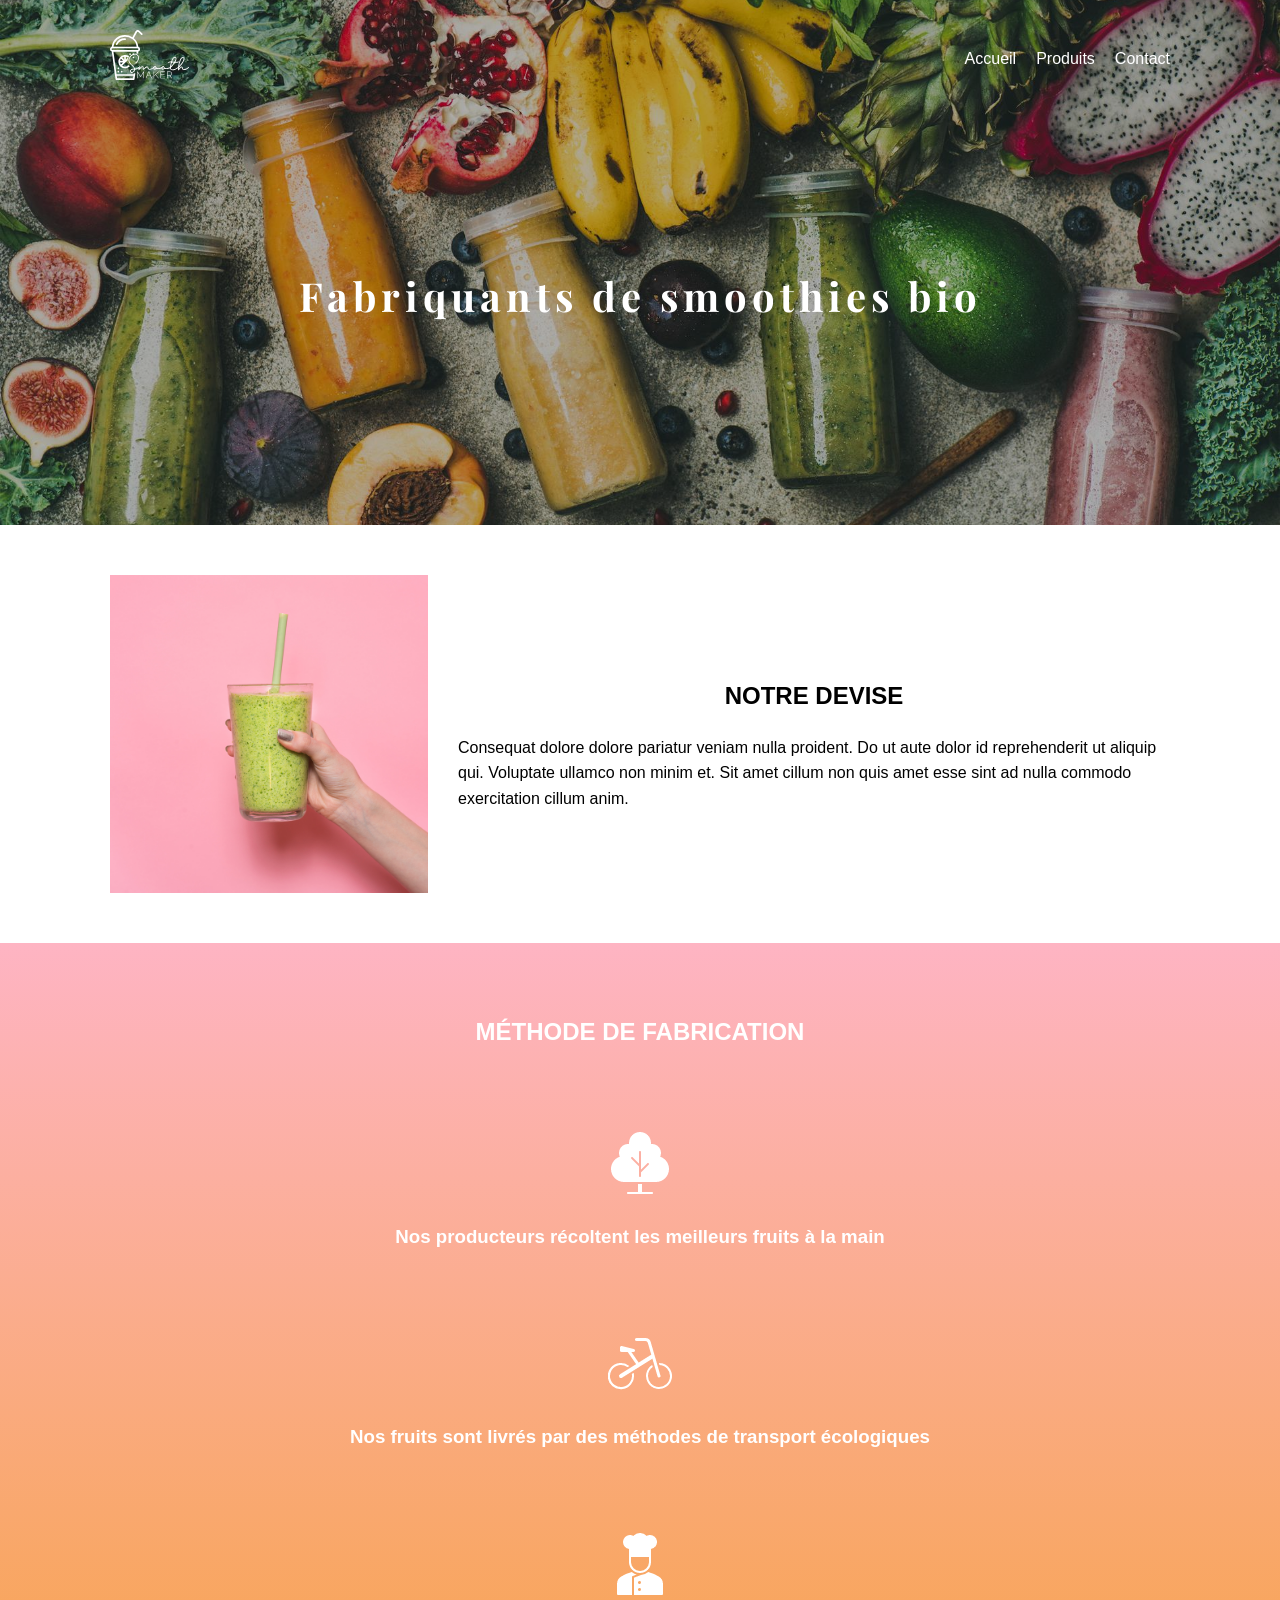
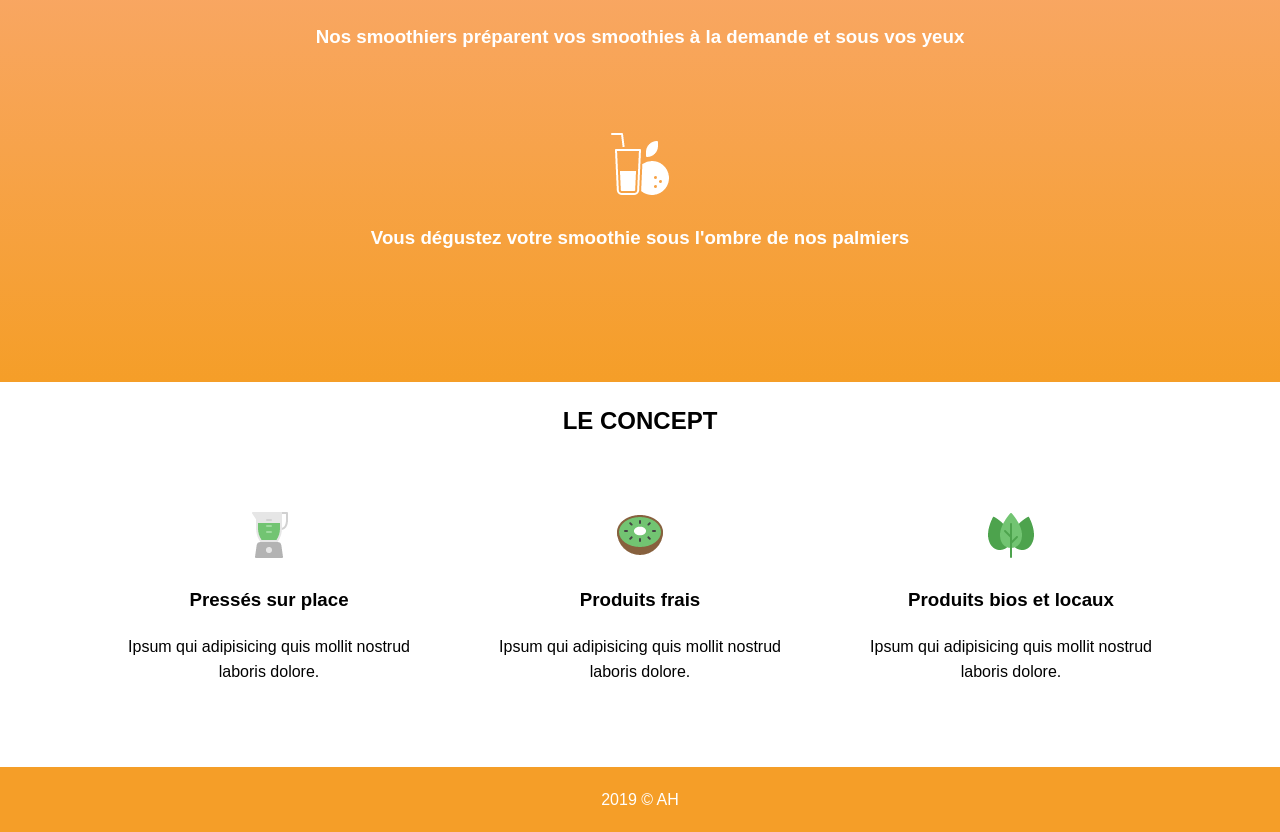
==== 01 - Smoothie flexbox corrige/index.html @ bb11274f "initialise - Smoothie correction before exercises" ====
<!DOCTYPE html>
<html lang="fr">

<head>
    <meta charset="UTF-8">
    <meta name="viewport" content="width=device-width, initial-scale=1.0">
    <meta http-equiv="X-UA-Compatible" content="ie=edge">
    <title>Smoothie</title>
    <link href="https://fonts.googleapis.com/css?family=Playfair+Display:400,700,900&display=swap" rel="stylesheet">
    <link rel="stylesheet" href="css/normalize.css">
    <link rel="stylesheet" href="css/base.css">
    <link rel="stylesheet" href="css/style.css">
</head>

<body>
    <header>
        <!-- on rajoute une div avec la class container qui contient le contenu de façon à ce que le fond prenne toute la largeur mais que le contenu, lui, soit limité -->
        <div class="container">
            <nav>
                <a id="logo" href="#"><img src="img/logoblanc.svg" alt="logo vendeur de smoothies"></a>
                <ul>
                    <li><a href="#">Accueil</a></li>
                    <li><a href="#">Produits</a></li>
                    <li><a href="#">Contact</a></li>
                </ul>
            </nav>
            <h1>Fabriquants de smoothies bio</h1>
        </div>
    </header>
    <section id="devise" class="container">
        <img src="img/fond rose.jpg" alt="smoothie fruits">
        <article>
            <h2>Notre devise</h2>
            Consequat dolore dolore pariatur veniam nulla proident. Do ut aute dolor id reprehenderit ut aliquip qui.
            Voluptate ullamco non minim et. Sit amet cillum non quis amet esse sint ad nulla commodo exercitation cillum
            anim.
        </article>
    </section>
    <section id="fabrication">
        <div class="container">
            <h2>Méthode de fabrication</h2>
            <ul>
                <li>
                    <img src="img/tree-02.png" alt="producteurs locaux">
                    <h3>Nos producteurs récoltent les meilleurs fruits à la main</h3>
                </li>
                <li>
                    <img src="img/bike-bmx.png" alt="transports écologiques">
                    <h3>Nos fruits sont livrés par des méthodes de transport écologiques</h3>
                </li>
                <li>
                    <img src="img/chef.png" alt="faits maison">
                    <h3>Nos smoothiers préparent vos smoothies à la demande et sous vos yeux</h3>
                </li>
                <li>
                    <img src="img/juice.png" alt="terrasse">
                    <h3>Vous dégustez votre smoothie sous l'ombre de nos palmiers</h3>
                </li>
            </ul>
        </div>
    </section>
    <section id="items" class="container">
        <h2>Le concept</h2>
        <ul>
            <li>
                <img src="img/blender.png" alt="faits maison">
                <h3>Pressés sur place</h3>
                <p>Ipsum qui adipisicing quis mollit nostrud laboris dolore.</p>
            </li>
            <li>
                <img src="img/kiwi.png" alt="produits frais">
                <h3>Produits frais</h3>
                <p>Ipsum qui adipisicing quis mollit nostrud laboris dolore.</p>
            </li>
            <li>
                <img src="img/organic.png" alt="bios et locaux">
                <h3>Produits bios et locaux</h3>
                <p>Ipsum qui adipisicing quis mollit nostrud laboris dolore.</p>
            </li>
        </ul>
    </section>
    <footer>
        2019 © AH
    </footer>
</body>

</html>
---- 01 - Smoothie flexbox corrige/css/base.css ----
* {
    box-sizing: border-box;
    outline: none;
    text-decoration: none;
    transition: all .2s ease 0s;
    /* Visualisation des éléments */
    /*border: 1px dotted rgba(0,0,0,0.3);*/
}

*:hover {
    transition: all .2s ease 0s;
}

html {
    font-size: 62.5%
}

body {
    margin: 0;
    padding: 0;
    font-size: 1.6rem;
    line-height: 1.6;
}

a,
a:hover,
a:visited,
a:active {
    text-decoration: none;
    color: inherit;
}

ul {
    list-style: none;
    padding-left: 0;
}
---- 01 - Smoothie flexbox corrige/css/style.css ----
h1 {
    font-family: 'Playfair Display', Arial, Helvetica, sans-serif;
}

h2 {
    text-transform: uppercase;
    text-align: center;
}

body {
    font-family: Arial, Helvetica, sans-serif;
}

.container {
    max-width: 1060px;
    margin: 10px auto;
}


img {
    width: auto;
}

header {
    background-image: linear-gradient(rgba(0, 0, 0, 0.3), rgba(0, 0, 0, 0.3)), url('../img/detox\ cure\ smoothie.jpg');
    background-position: center;
    background-size: cover;
    padding: 20px;
    color: white;
}

header nav {
    display: flex;
    justify-content: space-between;
}

header nav img {
    height: 50px;
    width: auto;
}

header nav ul {
    display: flex;
}

header nav ul li {
    margin-left: 20px;
    color: white;
}


header h1 {
    text-align: center;
    padding: 150px 0;
    text-transform: none;
    font-size: 4rem;
    letter-spacing: 5px;
}

#devise {
    display: flex;
    margin: 50px auto;
    align-items: center;
}

#devise img {
    width: 30%;
    margin-right: 30px;
}

#fabrication {
    background: linear-gradient(#FEB4C3, #F59E28);
    padding: 50px 0;
    color: white;
}

#fabrication ul {
    padding: 0;
}

#fabrication ul li {
    text-align: center;
    margin: 80px auto;
}



#items ul {
    padding: 50px 0;
    display: flex;
    text-align: center;
    justify-content: space-between;
}

#items ul li {
    width: 30%;
}



footer {
    background: #F59E28;
    padding: 20px 0;
    color: white;
    text-align: center;
}

@media (max-width:768px) {
    .container {
        max-width: 90%;
    }

    #devise {
        flex-direction: column;
        text-align: center;
    }

    #devise img {
        width: 50%;
        margin: 0;
    }

    #items ul {
        flex-direction: column;
    }

    #items ul li {
        width: 100%
    }
}
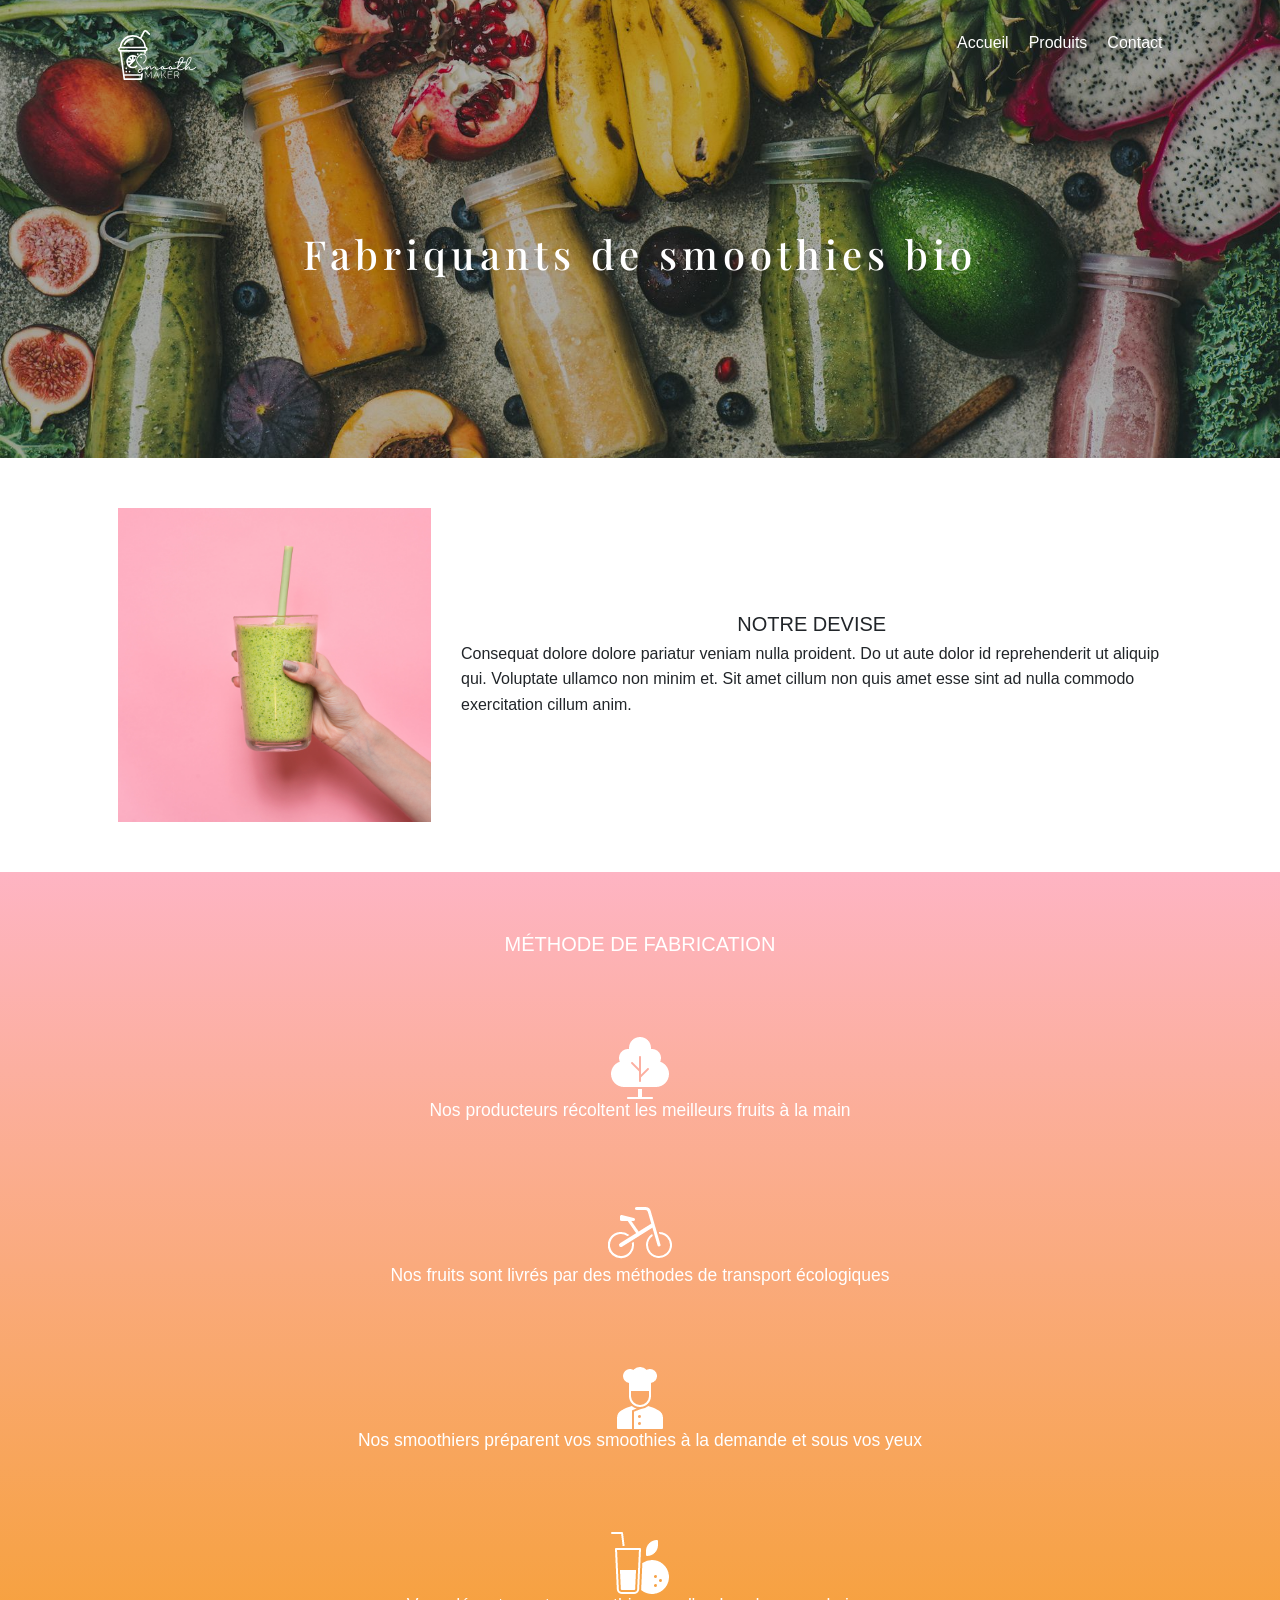
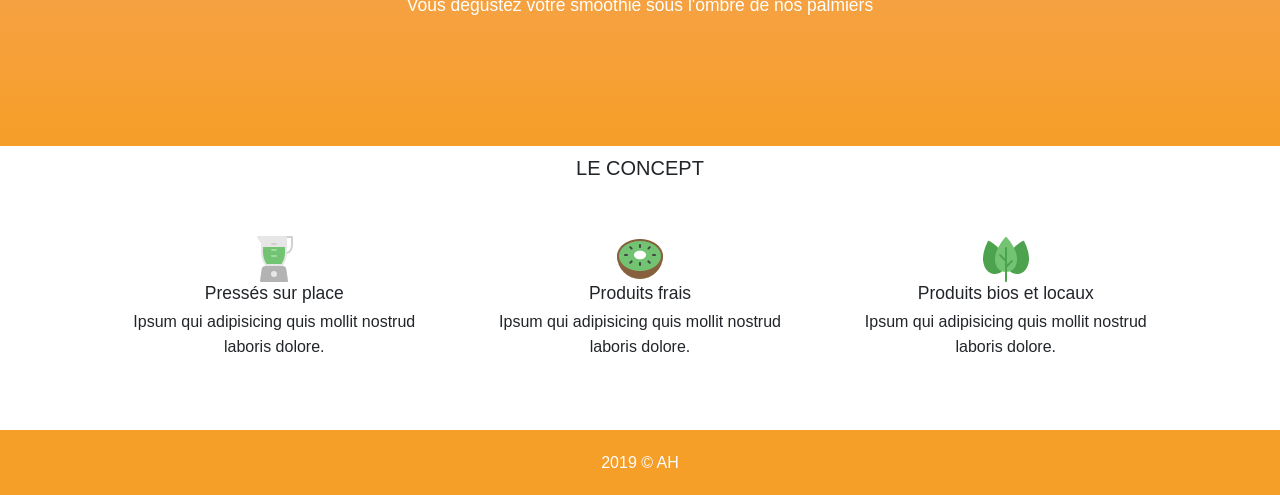
==== commit b3a85251: "Smoothie COR - added the bootstrap file" ====
--- a/01 - Smoothie flexbox corrige/index.html
+++ b/01 - Smoothie flexbox corrige/index.html
@@ -7,7 +7,7 @@
     <meta http-equiv="X-UA-Compatible" content="ie=edge">
     <title>Smoothie</title>
     <link href="https://fonts.googleapis.com/css?family=Playfair+Display:400,700,900&display=swap" rel="stylesheet">
-    <link rel="stylesheet" href="css/normalize.css">
+    <link rel="stylesheet" href="css/bootstrap.css">
     <link rel="stylesheet" href="css/base.css">
     <link rel="stylesheet" href="css/style.css">
 </head>
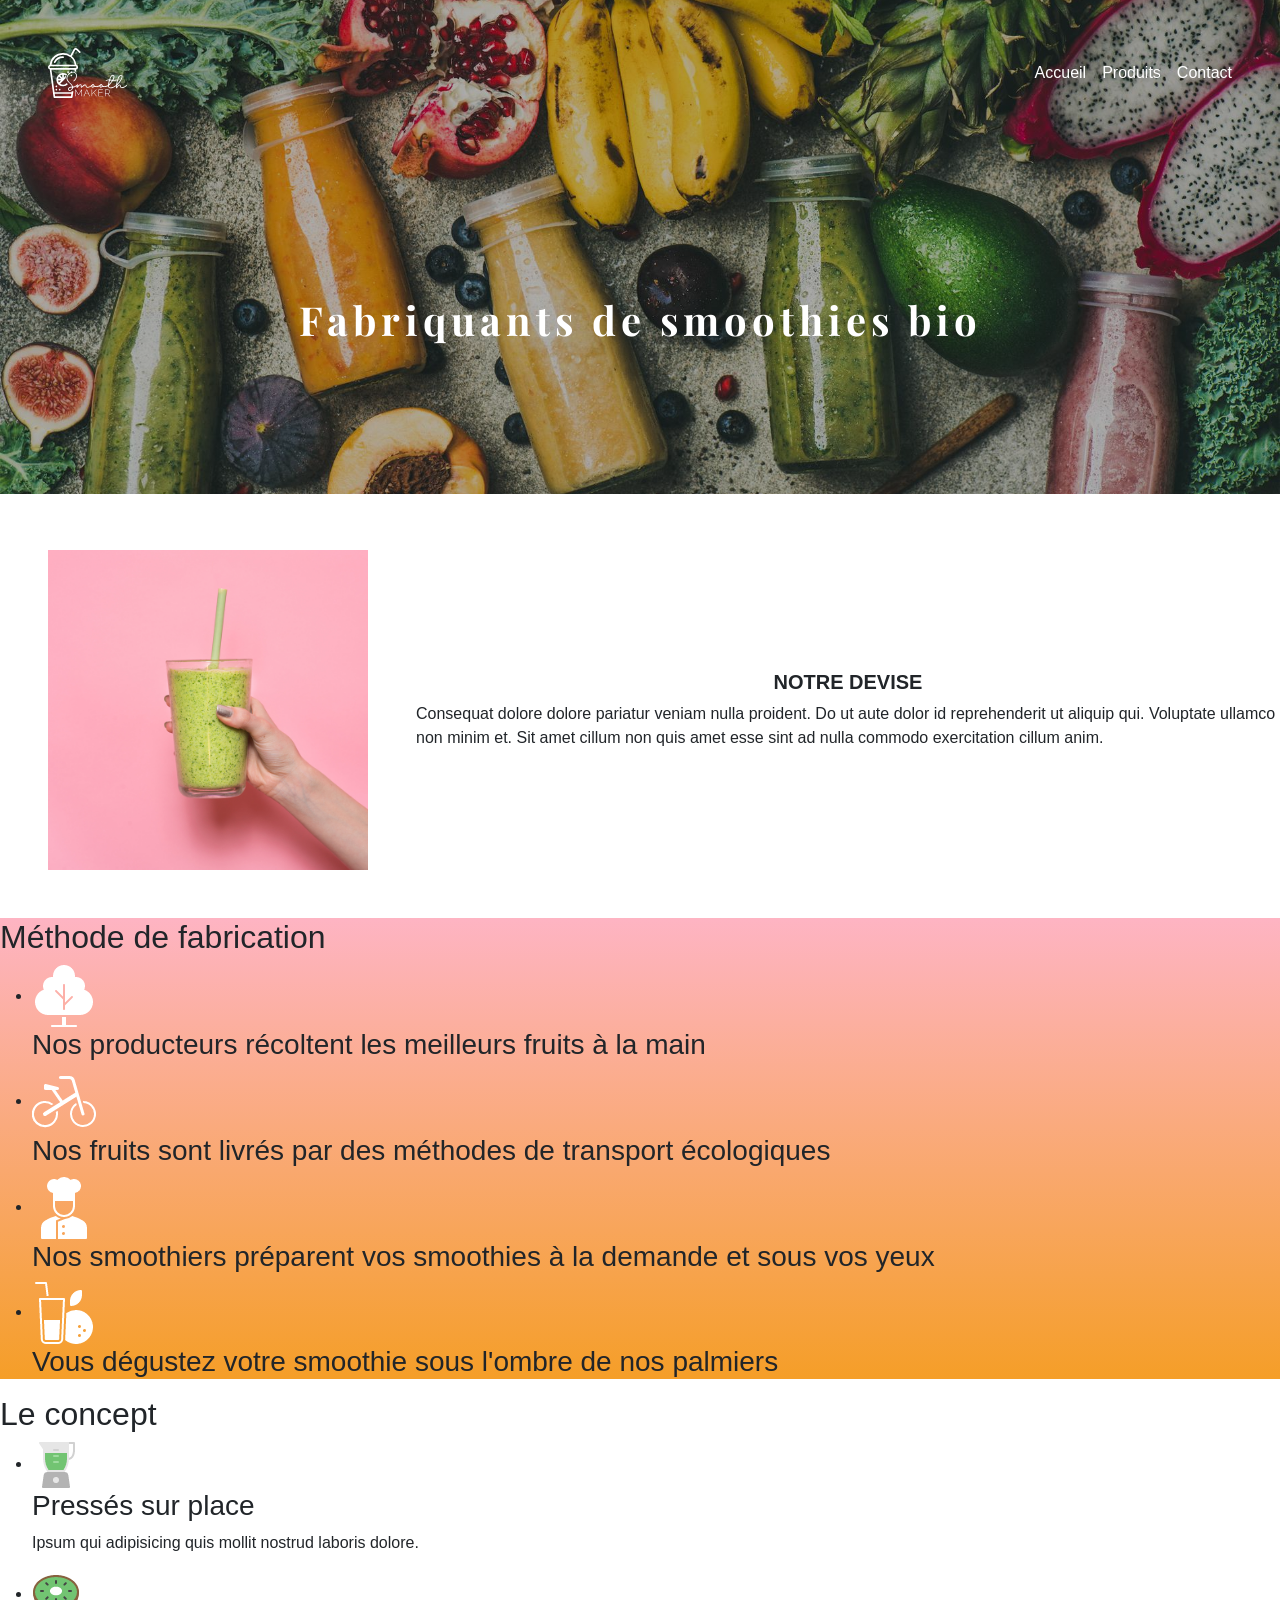
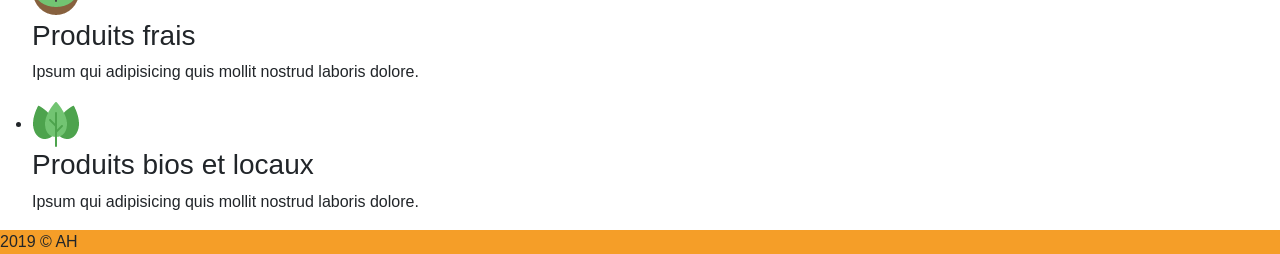
==== commit dde7708c: "Smoothie BS - DT start second article" ====
--- a/01 - Smoothie flexbox corrige/index.html
+++ b/01 - Smoothie flexbox corrige/index.html
@@ -8,36 +8,35 @@
     <title>Smoothie</title>
     <link href="https://fonts.googleapis.com/css?family=Playfair+Display:400,700,900&display=swap" rel="stylesheet">
     <link rel="stylesheet" href="css/bootstrap.css">
-    <link rel="stylesheet" href="css/base.css">
     <link rel="stylesheet" href="css/style.css">
 </head>
 
 <body>
     <header>
         <!-- on rajoute une div avec la class container qui contient le contenu de façon à ce que le fond prenne toute la largeur mais que le contenu, lui, soit limité -->
-        <div class="container">
-            <nav>
+        <div>
+            <nav class="d-flex justify-content-between p-5 align-items-center mb-0">
                 <a id="logo" href="#"><img src="img/logoblanc.svg" alt="logo vendeur de smoothies"></a>
-                <ul>
-                    <li><a href="#">Accueil</a></li>
-                    <li><a href="#">Produits</a></li>
-                    <li><a href="#">Contact</a></li>
+                <ul class="d-flex justify-content-center align-content-center mb-0">
+                    <li class="ms-3"><a href="#" class="text-decoration-none text-white d-inline-block">Accueil</a></li>
+                    <li class="ms-3"><a href="#" class="text-decoration-none text-white d-inline-block">Produits</a></li>
+                    <li class="ms-3"><a href="#" class="text-decoration-none text-white d-inline-block">Contact</a></li>
                 </ul>
             </nav>
-            <h1>Fabriquants de smoothies bio</h1>
+            <h1 class="text-white fs-1 fw-bold">Fabriquants de smoothies bio</h1>
         </div>
     </header>
-    <section id="devise" class="container">
-        <img src="img/fond rose.jpg" alt="smoothie fruits">
-        <article>
-            <h2>Notre devise</h2>
+    <section id="devise" class="d-flex align-items-center">
+        <img class="col-3 m-5" src="img/fond rose.jpg" alt="smoothie fruits">
+        <article class="d-inline">
+            <h2  class="text-center text-uppercase fs-5 fw-bolder">Notre devise</h2>
             Consequat dolore dolore pariatur veniam nulla proident. Do ut aute dolor id reprehenderit ut aliquip qui.
             Voluptate ullamco non minim et. Sit amet cillum non quis amet esse sint ad nulla commodo exercitation cillum
             anim.
         </article>
     </section>
     <section id="fabrication">
-        <div class="container">
+        <div>
             <h2>Méthode de fabrication</h2>
             <ul>
                 <li>
@@ -59,7 +58,7 @@
             </ul>
         </div>
     </section>
-    <section id="items" class="container">
+    <section id="items">
         <h2>Le concept</h2>
         <ul>
             <li>
--- a/01 - Smoothie flexbox corrige/css/style.css
+++ b/01 - Smoothie flexbox corrige/css/style.css
@@ -1,130 +1,38 @@
 h1 {
-    font-family: 'Playfair Display', Arial, Helvetica, sans-serif;
-}
-
-h2 {
-    text-transform: uppercase;
-    text-align: center;
+  font-family: "Playfair Display", Arial, Helvetica, sans-serif;
 }
 
 body {
-    font-family: Arial, Helvetica, sans-serif;
-}
-
-.container {
-    max-width: 1060px;
-    margin: 10px auto;
-}
-
-
-img {
-    width: auto;
+  font-family: Arial, Helvetica, sans-serif;
 }
 
 header {
-    background-image: linear-gradient(rgba(0, 0, 0, 0.3), rgba(0, 0, 0, 0.3)), url('../img/detox\ cure\ smoothie.jpg');
-    background-position: center;
-    background-size: cover;
-    padding: 20px;
-    color: white;
-}
-
-header nav {
-    display: flex;
-    justify-content: space-between;
+  background-image: linear-gradient(rgba(0, 0, 0, 0.3), rgba(0, 0, 0, 0.3)),
+    url("../img/detox\ cure\ smoothie.jpg");
+  background-position: center;
+  background-size: cover;
 }
 
 header nav img {
-    height: 50px;
-    width: auto;
+  height: 50px;
 }
 
 header nav ul {
-    display: flex;
+  list-style: none;
 }
 
-header nav ul li {
-    margin-left: 20px;
-    color: white;
-}
-
-
 header h1 {
-    text-align: center;
-    padding: 150px 0;
-    text-transform: none;
-    font-size: 4rem;
-    letter-spacing: 5px;
-}
-
-#devise {
-    display: flex;
-    margin: 50px auto;
-    align-items: center;
-}
-
-#devise img {
-    width: 30%;
-    margin-right: 30px;
+  text-align: center;
+  padding: 150px 0;
+  text-transform: none;
+  font-size: 4rem;
+  letter-spacing: 5px;
 }
 
 #fabrication {
-    background: linear-gradient(#FEB4C3, #F59E28);
-    padding: 50px 0;
-    color: white;
+  background: linear-gradient(#feb4c3, #f59e28);
 }
 
-#fabrication ul {
-    padding: 0;
+footer {
+  background: #f59e28;
 }
-
-#fabrication ul li {
-    text-align: center;
-    margin: 80px auto;
-}
-
-
-
-#items ul {
-    padding: 50px 0;
-    display: flex;
-    text-align: center;
-    justify-content: space-between;
-}
-
-#items ul li {
-    width: 30%;
-}
-
-
-
-footer {
-    background: #F59E28;
-    padding: 20px 0;
-    color: white;
-    text-align: center;
-}
-
-@media (max-width:768px) {
-    .container {
-        max-width: 90%;
-    }
-
-    #devise {
-        flex-direction: column;
-        text-align: center;
-    }
-
-    #devise img {
-        width: 50%;
-        margin: 0;
-    }
-
-    #items ul {
-        flex-direction: column;
-    }
-
-    #items ul li {
-        width: 100%
-    }
-}
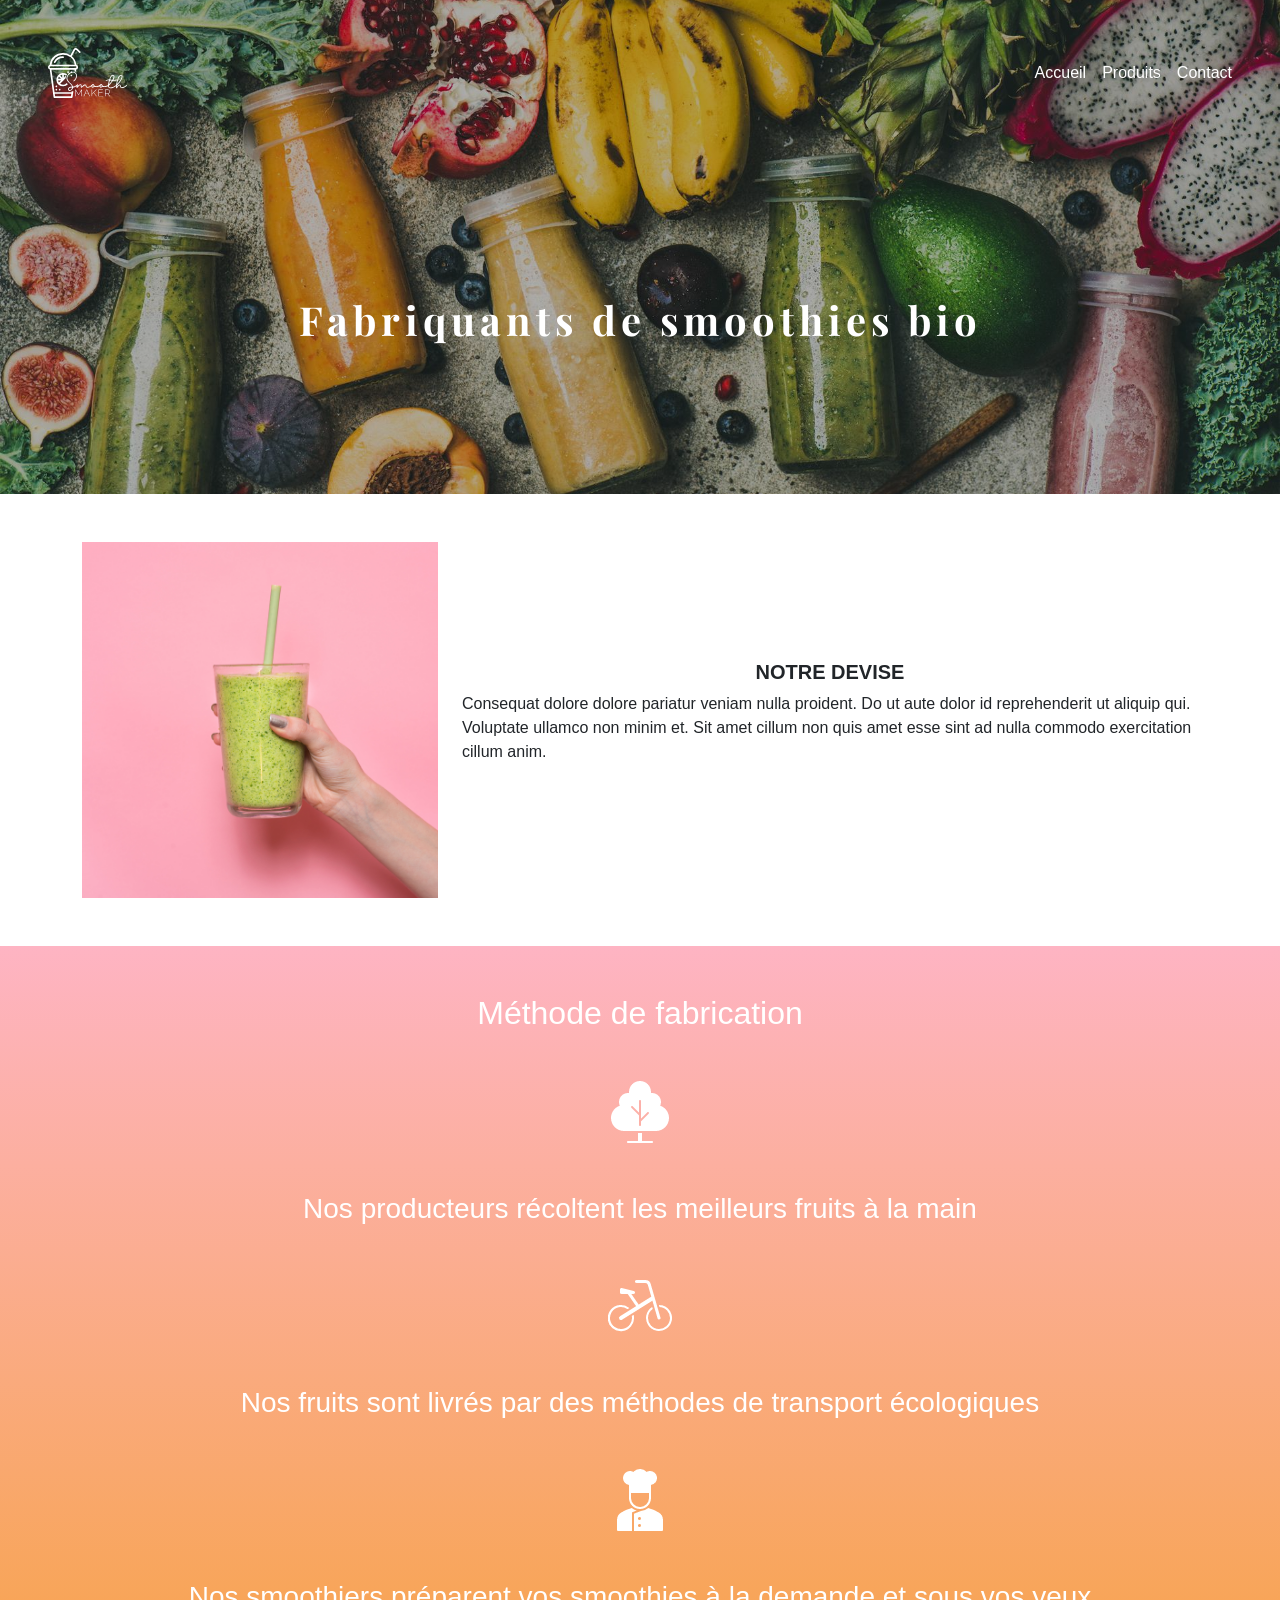
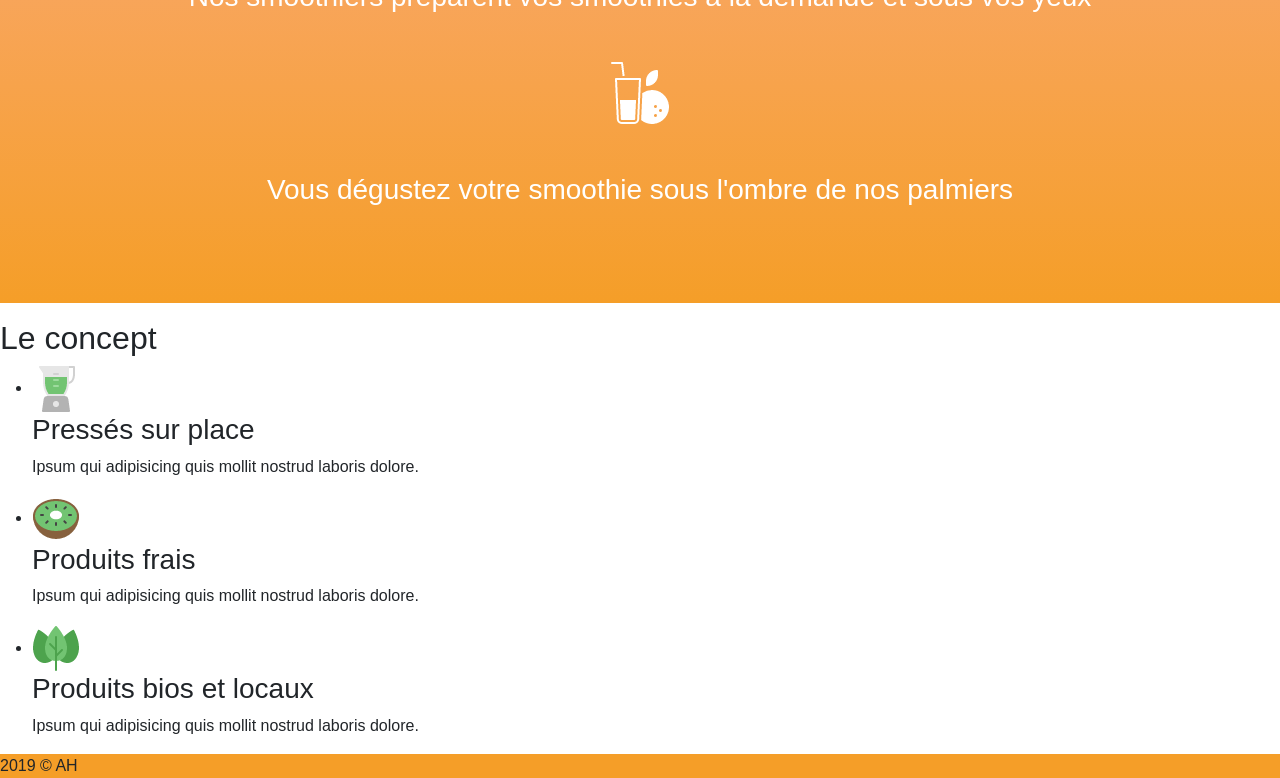
==== commit 13c09400: "Smoothie BS - Done the second article" ====
--- a/01 - Smoothie flexbox corrige/index.html
+++ b/01 - Smoothie flexbox corrige/index.html
@@ -26,34 +26,37 @@
             <h1 class="text-white fs-1 fw-bold">Fabriquants de smoothies bio</h1>
         </div>
     </header>
-    <section id="devise" class="d-flex align-items-center">
-        <img class="col-3 m-5" src="img/fond rose.jpg" alt="smoothie fruits">
-        <article class="d-inline">
+    <section id="devise" class="container my-5">
+        <div class="row align-items-center">
+        <img class="col-12 col-md-4" src="img/fond rose.jpg" alt="smoothie fruits">
+        <article class="col-12 col-md-8">
             <h2  class="text-center text-uppercase fs-5 fw-bolder">Notre devise</h2>
-            Consequat dolore dolore pariatur veniam nulla proident. Do ut aute dolor id reprehenderit ut aliquip qui.
+            <p>Consequat dolore dolore pariatur veniam nulla proident. Do ut aute dolor id reprehenderit ut aliquip qui.
             Voluptate ullamco non minim et. Sit amet cillum non quis amet esse sint ad nulla commodo exercitation cillum
             anim.
+            </p>
         </article>
+        </div>
     </section>
     <section id="fabrication">
-        <div>
-            <h2>Méthode de fabrication</h2>
-            <ul>
-                <li>
-                    <img src="img/tree-02.png" alt="producteurs locaux">
-                    <h3>Nos producteurs récoltent les meilleurs fruits à la main</h3>
+        <div class="text-center">
+            <h2 class="text-white pt-md-5">Méthode de fabrication</h2>
+            <ul class="list-unstyled pb-md-5">
+                <li class="m-md-5">
+                    <img class="mb-md-5" src="img/tree-02.png" alt="producteurs locaux">
+                    <h3 class="text-white">Nos producteurs récoltent les meilleurs fruits à la main</h3>
                 </li>
-                <li>
-                    <img src="img/bike-bmx.png" alt="transports écologiques">
-                    <h3>Nos fruits sont livrés par des méthodes de transport écologiques</h3>
+                <li class="m-md-5">
+                    <img class="mb-md-5" src="img/bike-bmx.png" alt="transports écologiques">
+                    <h3 class="text-white">Nos fruits sont livrés par des méthodes de transport écologiques</h3>
                 </li>
-                <li>
-                    <img src="img/chef.png" alt="faits maison">
-                    <h3>Nos smoothiers préparent vos smoothies à la demande et sous vos yeux</h3>
+                <li class="m-md-5">
+                    <img class="mb-md-5" src="img/chef.png" alt="faits maison">
+                    <h3 class="text-white">Nos smoothiers préparent vos smoothies à la demande et sous vos yeux</h3>
                 </li>
-                <li>
-                    <img src="img/juice.png" alt="terrasse">
-                    <h3>Vous dégustez votre smoothie sous l'ombre de nos palmiers</h3>
+                <li class="m-md-5">
+                    <img class="mb-md-5" src="img/juice.png" alt="terrasse">
+                    <h3 class="text-white">Vous dégustez votre smoothie sous l'ombre de nos palmiers</h3>
                 </li>
             </ul>
         </div>
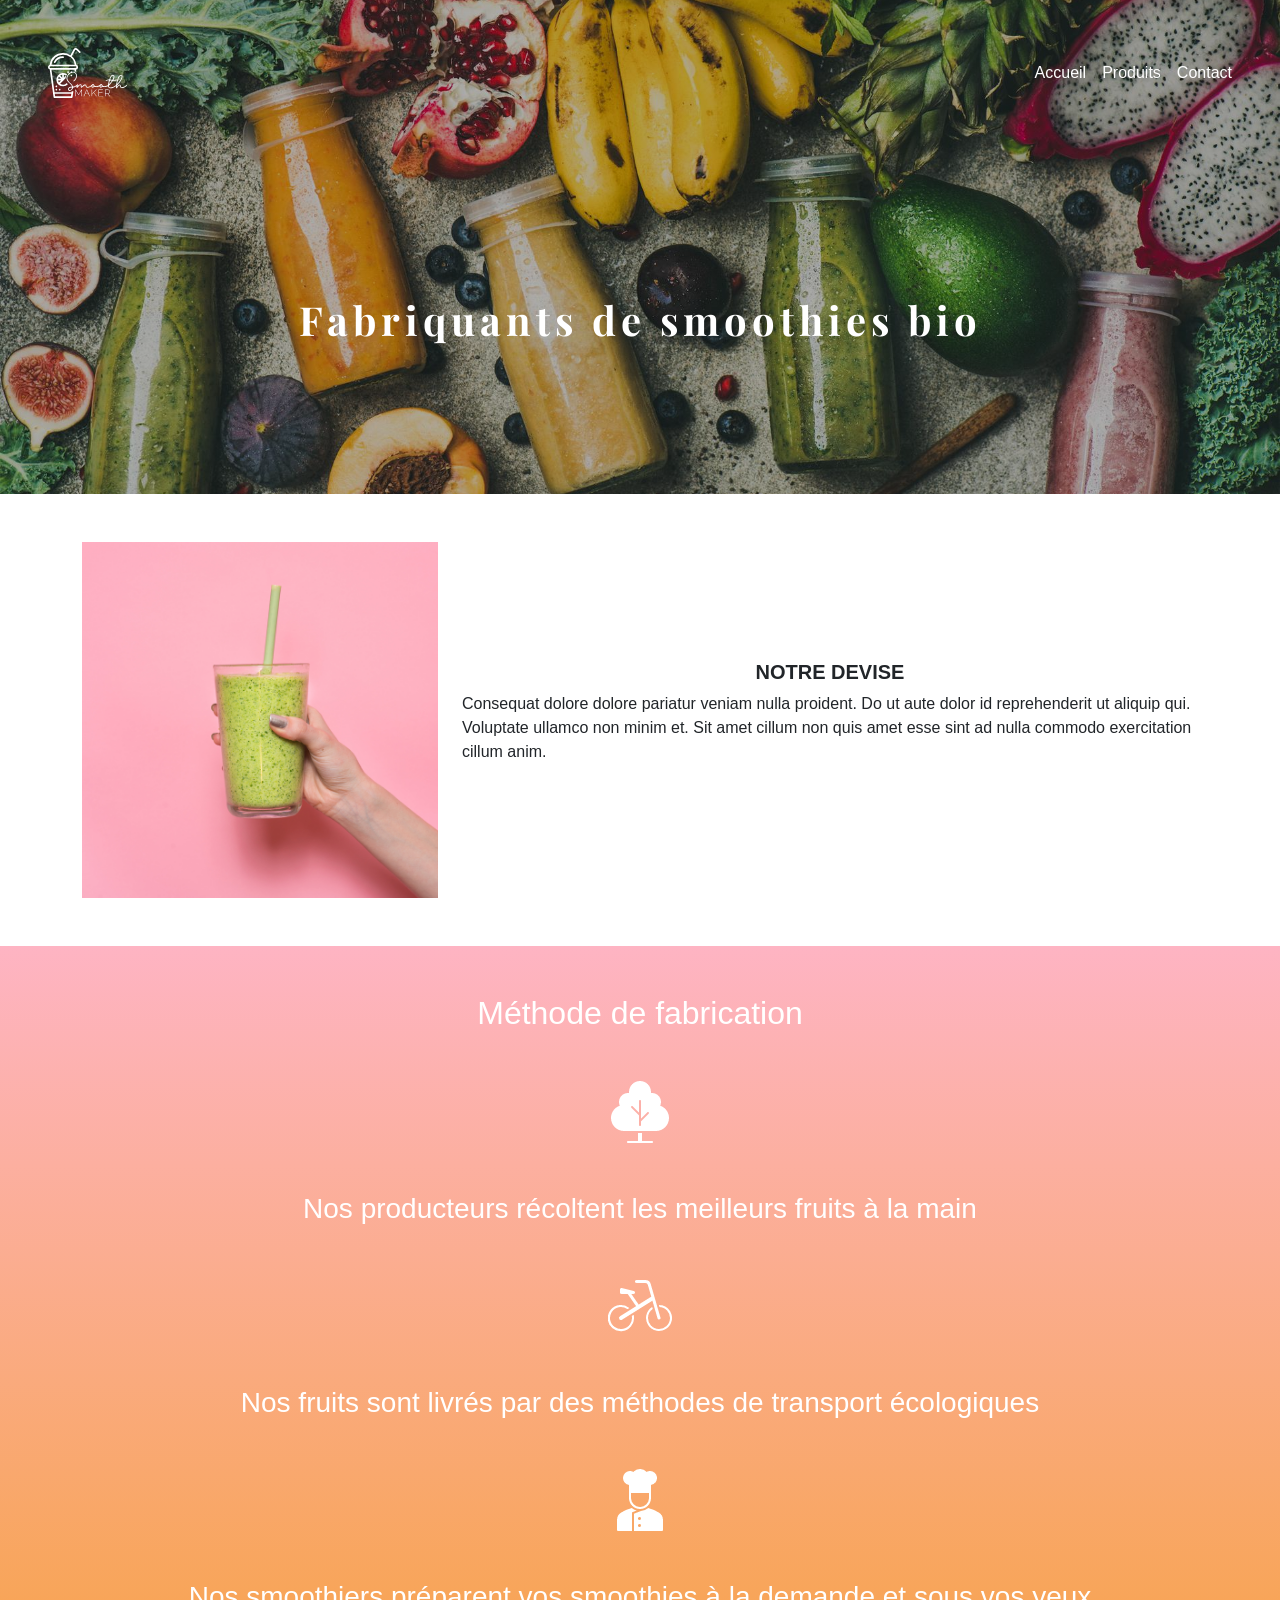
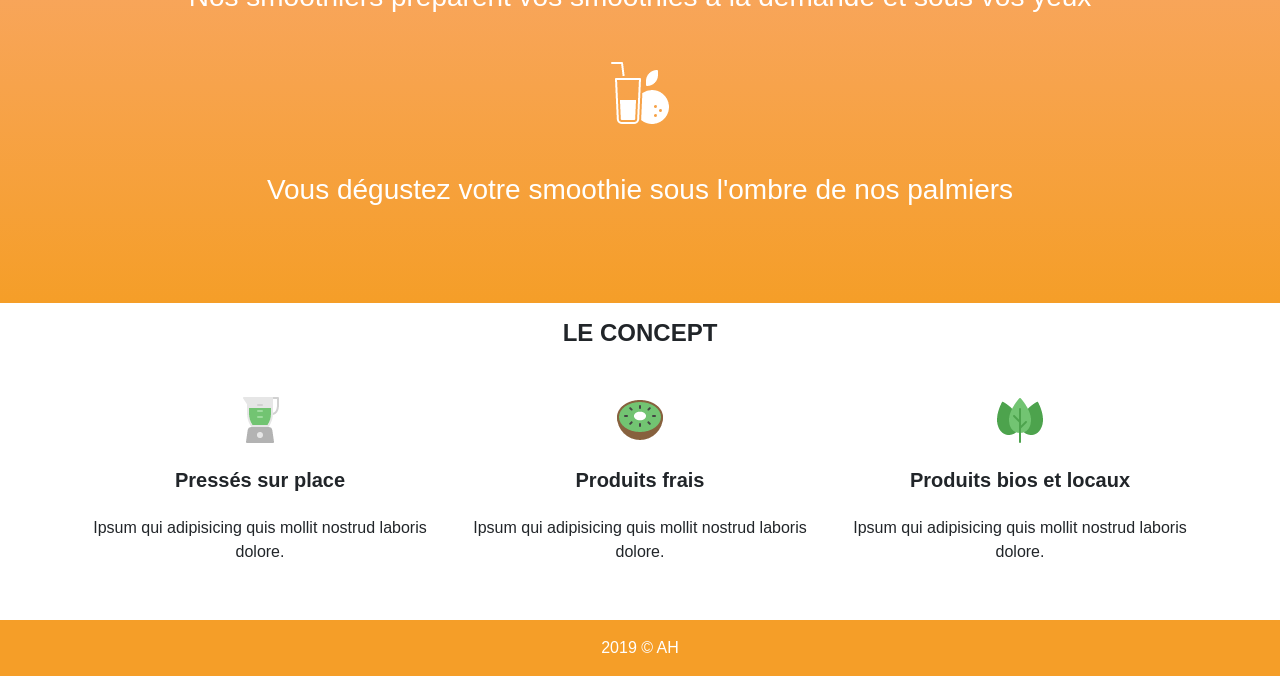
==== commit 087e60ad: "Smoothie BS - done" ====
--- a/01 - Smoothie flexbox corrige/index.html
+++ b/01 - Smoothie flexbox corrige/index.html
@@ -61,27 +61,29 @@
             </ul>
         </div>
     </section>
-    <section id="items">
-        <h2>Le concept</h2>
-        <ul>
-            <li>
+    <section id="items" class="d-flex-column">
+        <h2 class="text-uppercase fw-bold fs-4 text-center mb-5">Le concept</h2>
+        <div class="container">
+        <ul class="list-unstyled row align-items-center">
+            <li class="col-12 col-md-4 text-center mb-4">
                 <img src="img/blender.png" alt="faits maison">
-                <h3>Pressés sur place</h3>
+                <h3 class="fw-bold fs-5 my-4">Pressés sur place</h3>
                 <p>Ipsum qui adipisicing quis mollit nostrud laboris dolore.</p>
             </li>
-            <li>
+            <li class="col-12 col-md-4 text-center mb-4">
                 <img src="img/kiwi.png" alt="produits frais">
-                <h3>Produits frais</h3>
+                <h3 class="fw-bold fs-5 my-4">Produits frais</h3>
                 <p>Ipsum qui adipisicing quis mollit nostrud laboris dolore.</p>
             </li>
-            <li>
+            <li class="col-12 col-md-4 text-center mb-4">
                 <img src="img/organic.png" alt="bios et locaux">
-                <h3>Produits bios et locaux</h3>
+                <h3 class="fw-bold fs-5 my-4">Produits bios et locaux</h3>
                 <p>Ipsum qui adipisicing quis mollit nostrud laboris dolore.</p>
             </li>
         </ul>
+        </div>
     </section>
-    <footer>
+    <footer class="text-center text-white py-3">
         2019 © AH
     </footer>
 </body>
